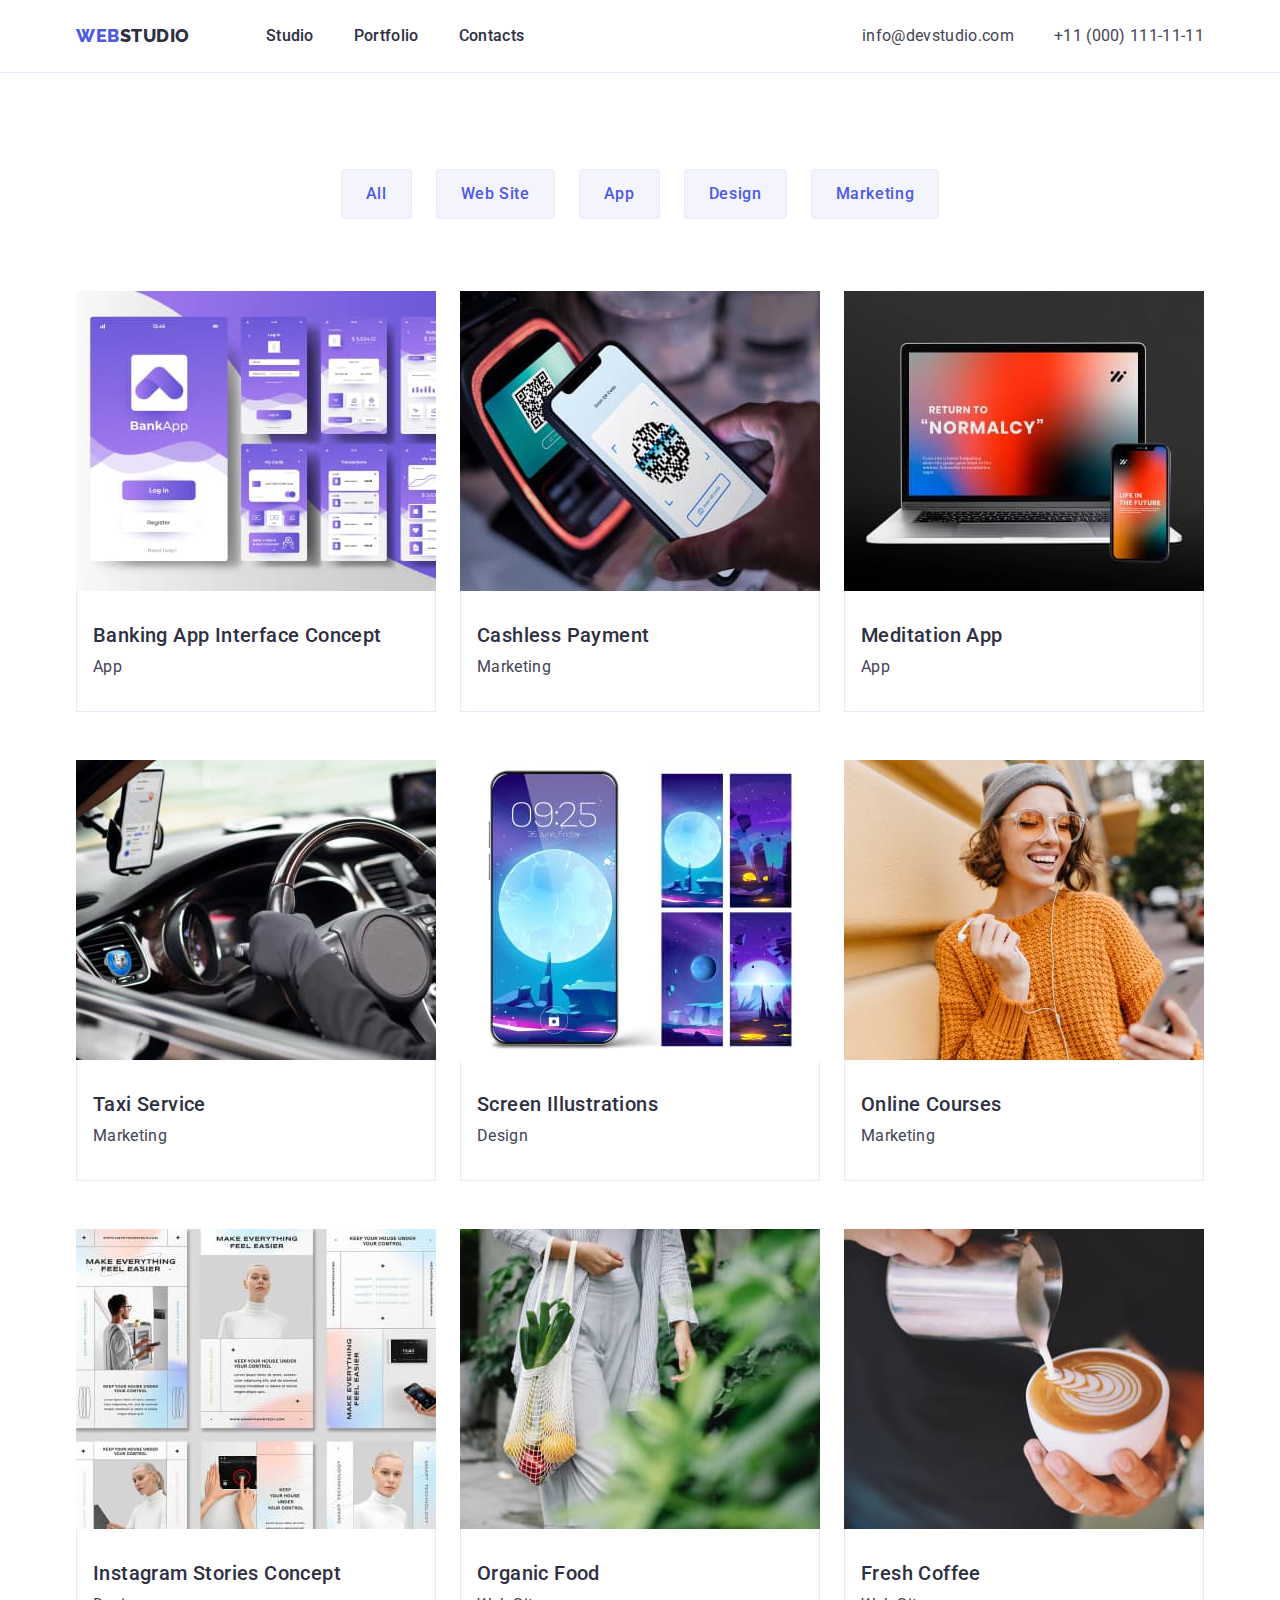
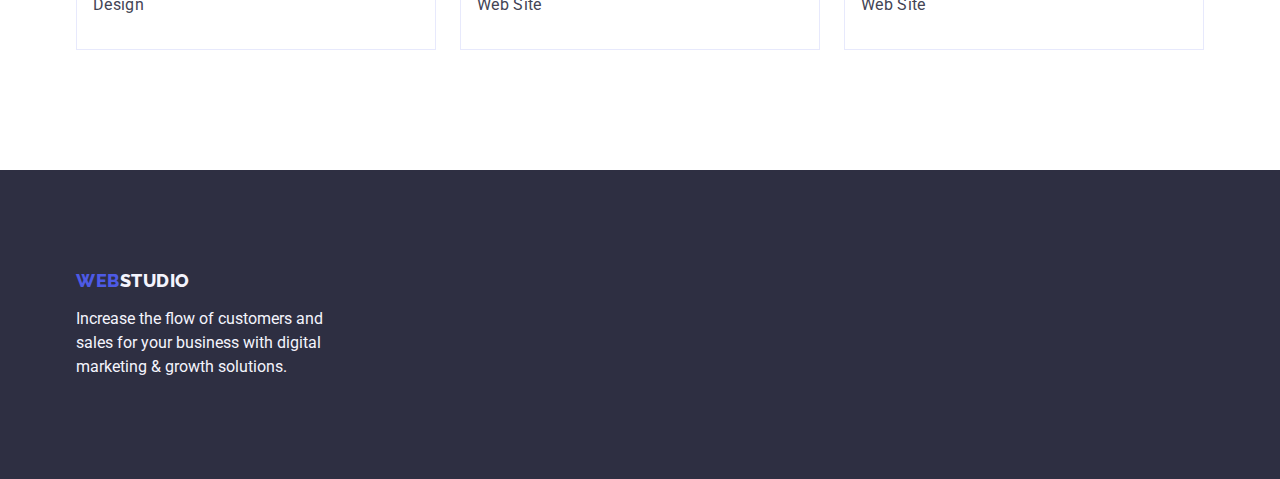
==== portfolio.html @ 925e5af0 "Initial commit" ====
<!DOCTYPE html>
<html lang="en">
  <head>
    <meta charset="UTF-8" />
    <meta http-equiv="X-UA-Compatible" content="IE=edge" />
    <meta name="viewport" content="width=device-width, initial-scale=1.0" />
    <meta name="description" content="Effective Solutions for Your Business" />
    <title>WebStudio</title>
    <!--fav icon-->
    <link
      rel="icon"
      type="image/png"
      sizes="32x32"
      href="./images/fav-icon/favicon.ico"
    />
    <!--Fonts-->
    <link rel="preconnect" href="https://fonts.googleapis.com" />
    <link rel="preconnect" href="https://fonts.gstatic.com" crossorigin />
    <link
      href="https://fonts.googleapis.com/css2?family=Raleway:wght@800&family=Roboto:wght@400;500;700&display=swap"
      rel="stylesheet"
    />
    <!--нормалайзер-->
    <link
      rel="stylesheet"
      href="https://cdn.jsdelivr.net/npm/modern-normalize@1.1.0/modern-normalize.min.css"
    />
    <!--Таблиця стилів-->
    <link rel="stylesheet" href="./css/styles.css" />
  </head>

  <body>
    <!--шапка сайту -->
    <header class="header">
      <!--навігаційне меню-->
      <div class="container header-nav-container">
        <nav class="header-nav">
          <a href="./index.html" class="logo link"
            >Web<span class="header-logo-studio">Studio</span></a
          >
          <ul class="menu list">
            <li class="menu-item">
              <a class="header-link link" href="./index.html">Studio</a>
            </li>
            <li class="menu-item">
              <a class="header-link link" href="./portfolio.html">Portfolio</a>
            </li>
            <li class="menu-item">
              <a class="header-link link" href="">Contacts</a>
            </li>
          </ul>
        </nav>

        <address class="adrs">
          <ul class="list menu menu-adrs">
            <li class="menu-item">
              <a class="header-adrs link" href="mailto:info@devstudio.com"
                >info@devstudio.com</a
              >
            </li>
            <li class="menu-item">
              <a class="header-adrs link" href="tel:+110001111111"
                >+11 (000) 111-11-11</a
              >
            </li>
          </ul>
        </address>
      </div>
    </header>
    <main>
      <!--section1-->
      <section class="portfolio">
        <div class="container">
          <h1 class="visually-hidden" hidden>Filters</h1>
          <!--Filters-->
          <ul class="list list-filter">
            <li><button type="button" class="btn-portfolio">All</button></li>
            <li>
              <button type="button" class="btn-portfolio">Web Site</button>
            </li>
            <li><button type="button" class="btn-portfolio">App</button></li>
            <li><button type="button" class="btn-portfolio">Design</button></li>
            <li>
              <button type="button" class="btn-portfolio">Marketing</button>
            </li>
          </ul>
          <!--Fotos our projects-->
          <ul class="list list-cards">
            <li class="about-list-cards">
              <a href="" class="link"
                ><img
                  src="./images/portfolio/img-1.jpg"
                  alt="BankApp"
                  width="360"
                  height="300"
                />
                <div class="card-categories">
                  <h2 class="text-header">Banking App Interface Concept</h2>
                  <p class="text">App</p>
                </div></a
              >
            </li>
            <li class="about-list-cards">
              <a href="" class="link"
                ><img
                  src="./images/portfolio/img-2.jpg"
                  alt="QR-Code scan"
                  width="360"
                  height="300"
                />
                <div class="card-categories">
                  <h2 class="text-header">Cashless Payment</h2>
                  <p class="text">Marketing</p>
                </div></a
              >
            </li>
            <li class="about-list-cards">
              <a href="" class="link"
                ><img
                  src="./images/portfolio/img-3.jpg"
                  alt="WEB pages"
                  width="360"
                  height="300"
                />
                <div class="card-categories">
                  <h2 class="text-header">Meditation App</h2>
                  <p class="text">App</p>
                </div></a
              >
            </li>
            <li class="about-list-cards">
              <a href="" class="link"
                ><img
                  src="./images/portfolio/img-4.jpg"
                  alt="Taxi navigator"
                  width="360"
                  height="300"
                />
                <div class="card-categories">
                  <h2 class="text-header">Taxi Service</h2>
                  <p class="text">Marketing</p>
                </div></a
              >
            </li>
            <li class="about-list-cards">
              <a href="" class="link"
                ><img
                  src="./images/portfolio/img-5.jpg"
                  alt="Screen wallpaper"
                  width="360"
                  height="300"
                />
                <div class="card-categories">
                  <h2 class="text-header">Screen Illustrations</h2>
                  <p class="text">Design</p>
                </div></a
              >
            </li>
            <li class="about-list-cards">
              <a href="" class="link"
                ><img
                  src="./images/portfolio/img-6.jpg"
                  alt="Online courses"
                  width="360"
                  height="300"
                />
                <div class="card-categories">
                  <h2 class="text-header">Online Courses</h2>
                  <p class="text">Marketing</p>
                </div></a
              >
            </li>
            <li class="about-list-cards">
              <a href="" class="link"
                ><img
                  src="./images/portfolio/img-7.jpg"
                  alt="Instagram"
                  width="360"
                  height="300"
                />
                <div class="card-categories">
                  <h2 class="text-header">Instagram Stories Concept</h2>
                  <p class="text">Design</p>
                </div></a
              >
            </li>
            <li class="about-list-cards">
              <a href="" class="link"
                ><img
                  src="./images/portfolio/img-8.jpg"
                  alt="Organic Food"
                  width="360"
                  height="300"
                />
                <div class="card-categories">
                  <h2 class="text-header">Organic Food</h2>
                  <p class="text">Web Site</p>
                </div>
              </a>
            </li>
            <li class="about-list-cards">
              <a href="" class="link"
                ><img
                  src="./images/portfolio/img-9.jpg"
                  alt="Coffe"
                  width="360"
                  height="300"
                />
                <div class="card-categories">
                  <h2 class="text-header">Fresh Coffee</h2>
                  <p class="text">Web Site</p>
                </div>
              </a>
            </li>
          </ul>
        </div>
      </section>
    </main>

    <!--Footer-->
    <footer class="footer">
      <div class="container">
        <a class="logo link footer-logo" href="./index.html"
          >Web<span class="studio-footer">Studio</span></a
        >
        <p class="text-footer">
          Increase the flow of customers and sales for your business with
          digital marketing & growth solutions.
        </p>
      </div>
    </footer>
  </body>
</html>
---- css/styles.css ----
:root {
  --color-iris: #4d5ae5;
  --color-ocean: #404bbf;
  --color-navy-blue: #2e2f42;
  --color-green: #31d0aa;
  --color-slate: #434455;
  --color-light-slate: #8e8f99;
  --color-cornflower: #e7e9fc;
  --color-cloud: #f4f4fd;
  --color-navy-blue-modal: #2e2f42;
  --color-grey: #2e2f42;
  --color-white: #ffffff;
  --color-dairy: #fcfcfc;
  --heder-border-cl: #e7e9fc;
}
/*скидання стилів*/
h1,
h2,
h3,
h4,
p {
  margin-top: 0;
  margin-bottom: 0;
}
ul,
ol {
  margin-top: 0;
  margin-bottom: 0;
  padding-left: 0;
}
img {
  display: block;
}
.list {
  list-style: none;
  display: flex;
}
address {
  font-style: normal;
}
button {
  cursor: pointer;
}
.link {
  text-decoration: none;
}
/*Base styles*/

Body {
  font-family: "Roboto", sans-serif;
  font-weight: 400;
  line-height: 1.5;
  color: var(--color-slate);
  background-color: var(--color-white);
}

.container {
  max-width: 1158px;
  margin-left: auto;
  margin-right: auto;
  padding-left: 15px;
  padding-right: 15px;
}

/*- властивість border-box вже вказана в нормалізаторі*/

/*styles header*/
.header {
  border-bottom: 1px solid var(--heder-border-cl);
}

.header-nav-container {
  display: flex;
  align-items: center;
  justify-content: space-between;
}
.menu {
  gap: 40px;
}
.menu,
.menu-adrs {
  display: flex;
  align-items: center;
}
.header-nav {
  display: flex;
  align-items: center;

  color: var(--color-ocean);
}
.logo {
  margin-right: 76px;
  font-family: "Raleway", sans-serif;
  font-style: normal;
  font-weight: 800;
  font-size: 18px;
  line-height: 21px;
  line-height: 1.17;

  display: flex;
  align-items: center;
  letter-spacing: 0.03em;
  text-transform: uppercase;

  color: var(--color-iris);
}
.header-logo-studio {
  font-family: "Raleway";
  font-style: normal;
  font-weight: 800;
  font-size: 18px;
  line-height: 21px;

  display: flex;
  align-items: center;
  letter-spacing: 0.03em;
  text-transform: uppercase;
  color: var(--color-grey);
}

.header-link {
  display: flex;
  padding: 24px 0px;
  font-style: normal;
  font-weight: 500;
  font-size: 16px;
  line-height: 24px;
  letter-spacing: 0.02em;
  color: var(--color-navy-blue);
}
.header-nav .header-link:hover,
.header-nav .header-link:focus {
  color: var(--color-ocean);
}

.header-adrs {
  font-style: normal;
  font-weight: 400;
  font-size: 16px;
  line-height: 24px;
  letter-spacing: 0.02em;
  color: var(--color-slate);
}
.adrs .header-adrs:hover,
.adrs .header-adrs:focus {
  color: var(--color-ocean);
}

/*styles Hero section 1*/

.hero-section {
  padding: 188px 0 188px;
  text-align: center;
  background-color: var(--color-navy-blue);
}

.hero-item {
  display: flex;
  flex-direction: column;
  justify-content: center;
  align-items: center;
}
.hero-header {
  max-width: 496px;
  text-align: center;
  margin-left: auto;
  margin-right: auto;
  margin-bottom: 48px;
  font-weight: 700;
  font-size: 56px;
  line-height: 60px;
  letter-spacing: 0.02em;
  line-height: 1.07;
  color: var(--color-white);
}
.hero-button {
  padding: 16px 32px;
  font-family: "Roboto", sans-serif;
  background-color: var(--color-iris);
  color: var(--color-white);
  box-shadow: 0px 4px 4px rgba(0, 0, 0, 0.15);
  border-radius: 4px;
  font-size: 16px;
  letter-spacing: 0.04em;
  font-weight: 500;
  line-height: 1.5;
  cursor: pointer;

  display: flex;
  flex-direction: row;
  align-items: flex-start;
  gap: 10px;
  display: block;
  margin: 0 auto;
  min-width: 169px;
  height: 56px;
  border: none;
}
.hero-button:hover,
.hero-button:focus {
  background-color: var(--color-ocean);
}

/*styles section 2*/
.visually-hidden {
  position: absolute;
  width: 1px;
  height: 1px;
  margin: -1px;
  border: 0;
  padding: 0;
  white-space: nowrap;
  clip-path: inset(100%);
  clip: rect(0 0 0 0);
  overflow: hidden;
}

.feature-section {
  display: flex;
  padding: 120px 0;
}
.main-feature-list {
  gap: 24px;
}
.feature-list {
  flex-basis: calc((100% - 72px) / 4);
}

/*
.feature-list:not(:nth-child(4n)) {
  margin-right: 24px;
}*/

/*styles section 3*/
.section-about {
  display: flex;
  padding-bottom: 120px;
}
.about-list {
  flex-wrap: wrap;
  gap: 24px;
  flex-basis: calc(100%-48 / 3);
}
/*
/*
.about-list:not(:nth-child(3n)) {
  margin-right: 24px;
}*/

.header-three {
  font-weight: 500;
  line-height: 1.2;
  letter-spacing: 0.02em;
  font-size: 20px;
  color: var(--color-navy-blue);
}
.header-feature {
  margin-bottom: 8px;
}
.text {
  font-weight: 400;
  line-height: 1.5;
  font-size: 16px;
  letter-spacing: 0.02em;
  color: var(--color-slate);
}
.header-two {
  margin-bottom: 72px;
  font-weight: 700;
  line-height: 1.11;
  text-align: center;
  text-transform: capitalize;
  letter-spacing: 0.02em;
  font-size: 36px;
  color: var(--color-navy-blue);
}

/*styles section 4*/
.team {
  padding: 120px 0px;
  display: flex;
  background-color: var(--color-cloud);
}

.team-list {
  flex-wrap: wrap;
  gap: 24px;
}

.list-point {
  flex-basis: calc(100%-72 / 4);
  background-color: var(--color-white);
  box-shadow: 0px 1px 6px rgba(46, 47, 66, 0.08),
    0px 1px 1px rgba(46, 47, 66, 0.16), 0px 2px 1px rgba(46, 47, 66, 0.08);
  border-radius: 0px 0px 4px 4px;
}
.card-content {
  padding: 32px 16px;
  border-radius: 0px 0px 4px 4px;
}

.header-three-team,
.text-card {
  text-align: center;
}
.header-three-team {
  margin-bottom: 8px;
}
/*footer*/

.footer {
  padding: 100px 0;
  background-color: var(--color-navy-blue);
}

.studio-footer {
  color: var(--color-cloud);
  font-family: "Raleway", sans-serif;
  line-height: 1.17;
}
.text-footer {
  width: 264px;
  color: var(--color-cloud);
}

.footer-logo {
  margin-bottom: 16px;
  display: inline-block;
}
/*Portfolio*/
.portfolio {
  padding: 96px 0 120px;
}

.btn-portfolio {
  font-size: 16px;
  letter-spacing: 0.04em;
  font-weight: 500;
  line-height: 1.5;
  color: var(--color-iris);
  font-family: "Roboto", sans-serif;
  background-color: var(--color-cloud);
  display: flex;
  flex-direction: row;
  justify-content: center;
  align-items: center;
  padding: 12px 24px;
  border: 1px solid var(--heder-border-cl);
  border-radius: 4px;
}

.btn-portfolio:hover,
.btn-portfolio:focus {
  color: var(--color-white);
  background-color: var(--color-ocean);
  border: 1px solid transparent;
}

.text-header {
  margin-bottom: 8px;
  font-weight: 500;
  font-size: 20px;
  line-height: 1.2;
  letter-spacing: 0.02em;
  color: var(--color-navy-blue);
}
.list-filter {
  display: flex;
  justify-content: center;
  gap: 24px;
  margin-bottom: 72px;
}
.list-cards {
  flex-wrap: wrap;
  column-gap: 24px;
  row-gap: 48px;
}
.card-categories {
  padding: 32px 16px;
  border: 1px solid #e7e9fc;
  border-top: none;
}

.about-list-cards {
  flex-basis: calc(100%-48 / 3);
}
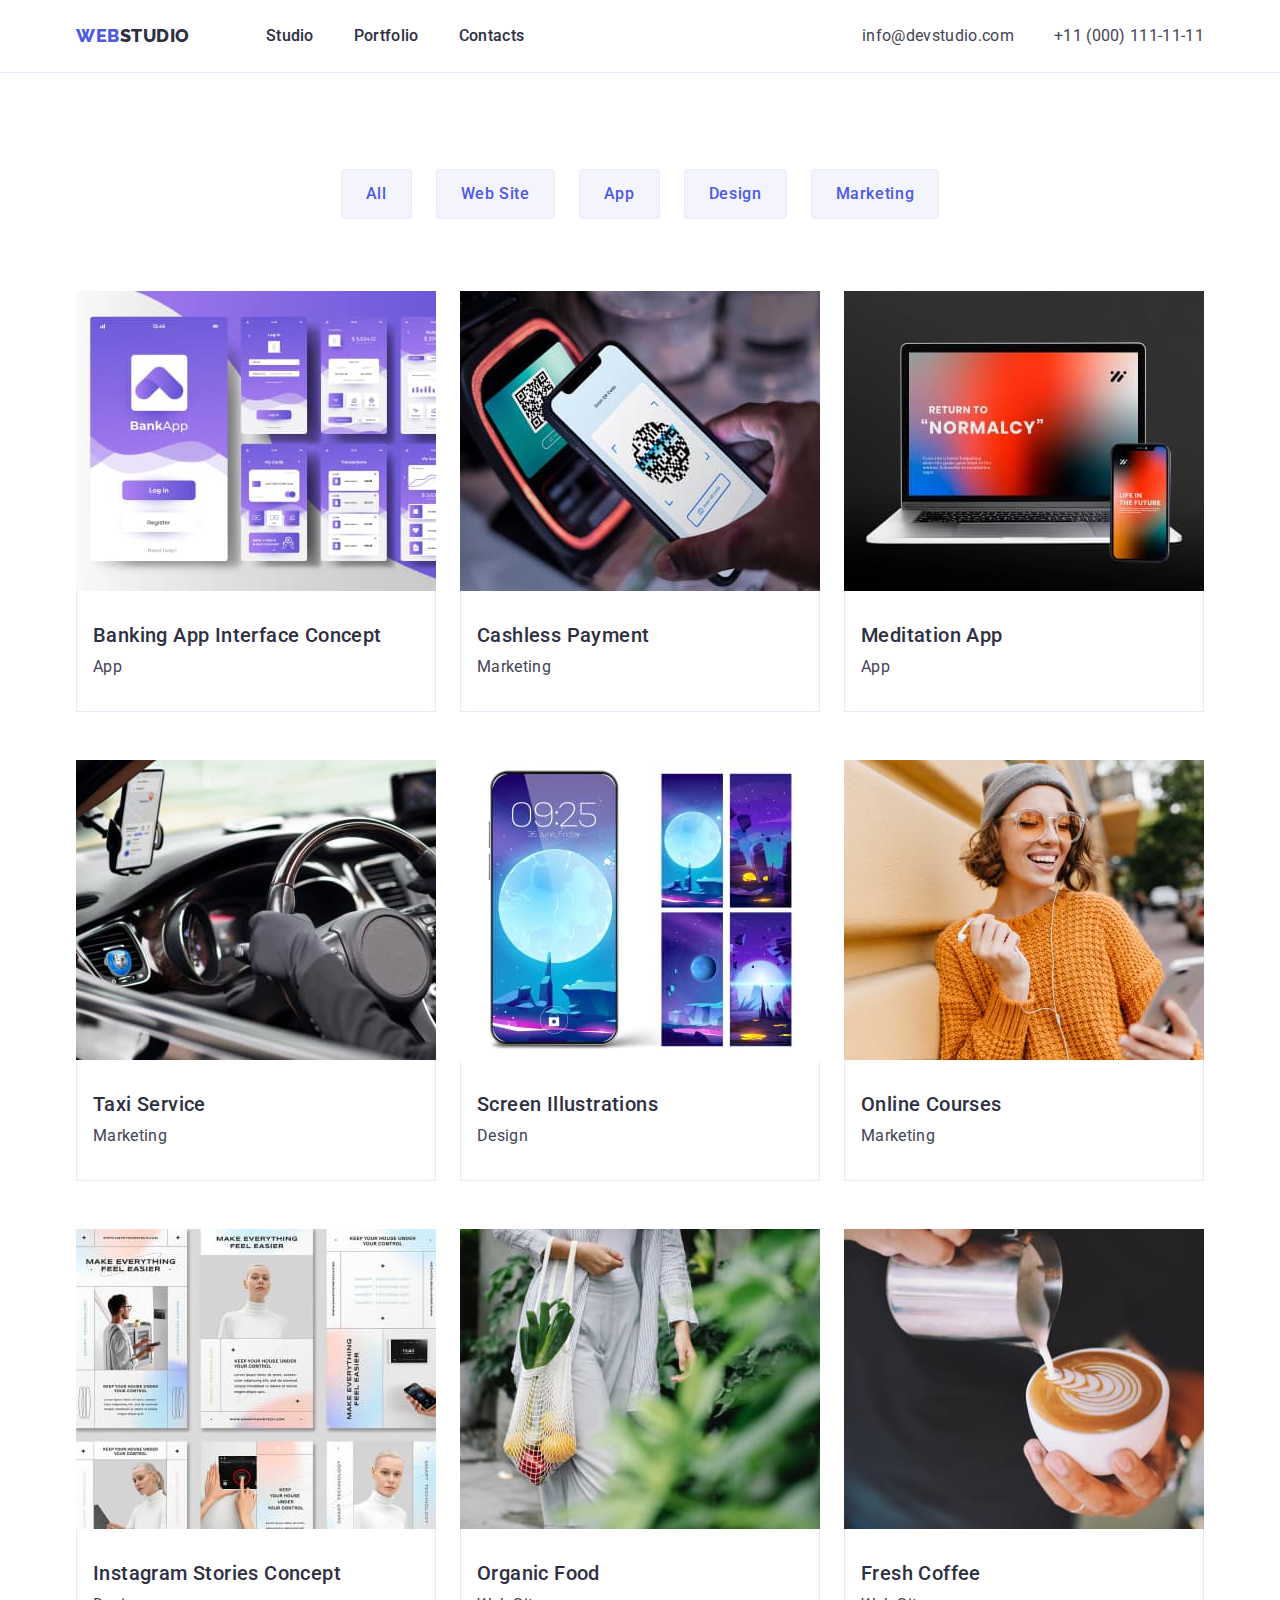
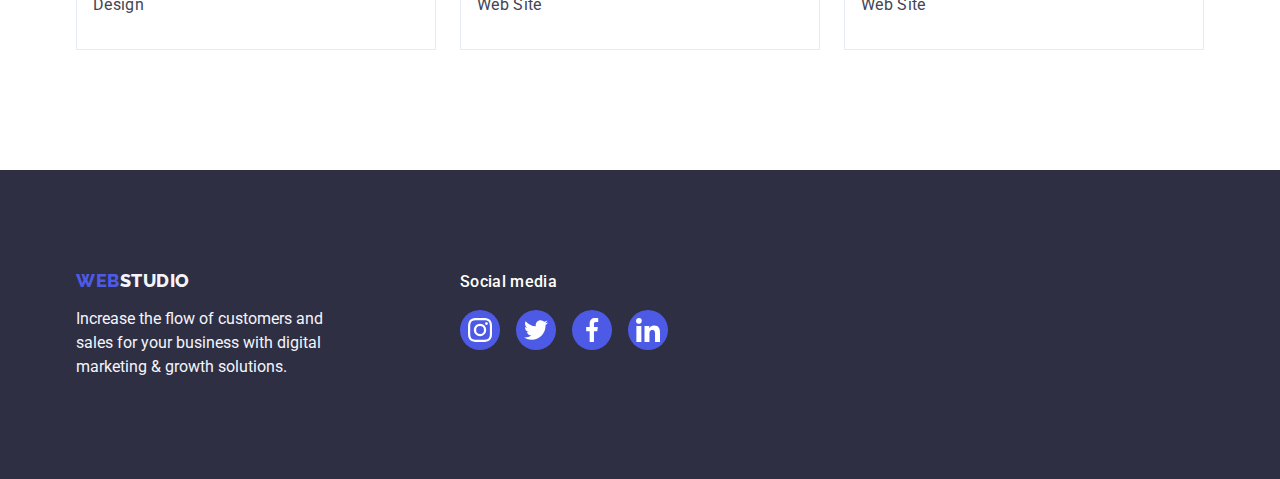
==== commit b783da31: "Зробила проект 4дз" ====
--- a/portfolio.html
+++ b/portfolio.html
@@ -87,8 +87,9 @@
           <!--Fotos our projects-->
           <ul class="list list-cards">
             <li class="about-list-cards">
-              <a href="" class="link"
-                ><img
+              <a class="link portfolio-link" href=""
+                ><img
+                  class="portfolio-img"
                   src="./images/portfolio/img-1.jpg"
                   alt="BankApp"
                   width="360"
@@ -99,10 +100,16 @@
                   <p class="text">App</p>
                 </div></a
               >
-            </li>
-            <li class="about-list-cards">
-              <a href="" class="link"
-                ><img
+              <p class="portfolio-text-hover visually-hidden">
+                14 Stylish and User-Friendly App Design Concepts · Task Manager
+                App · Calorie Tracker App · Exotic Fruit Ecommerce App · Cloud
+                Storage App
+              </p>
+            </li>
+            <li class="about-list-cards">
+              <a class="link portfolio-link" href=""
+                ><img
+                  class="portfolio-img"
                   src="./images/portfolio/img-2.jpg"
                   alt="QR-Code scan"
                   width="360"
@@ -113,10 +120,16 @@
                   <p class="text">Marketing</p>
                 </div></a
               >
-            </li>
-            <li class="about-list-cards">
-              <a href="" class="link"
-                ><img
+              <p class="portfolio-text-hover visually-hidden">
+                14 Stylish and User-Friendly App Design Concepts · Task Manager
+                App · Calorie Tracker App · Exotic Fruit Ecommerce App · Cloud
+                Storage App
+              </p>
+            </li>
+            <li class="about-list-cards">
+              <a class="link portfolio-link" href=""
+                ><img
+                  class="portfolio-img"
                   src="./images/portfolio/img-3.jpg"
                   alt="WEB pages"
                   width="360"
@@ -127,10 +140,16 @@
                   <p class="text">App</p>
                 </div></a
               >
-            </li>
-            <li class="about-list-cards">
-              <a href="" class="link"
-                ><img
+              <p class="portfolio-text-hover visually-hidden">
+                14 Stylish and User-Friendly App Design Concepts · Task Manager
+                App · Calorie Tracker App · Exotic Fruit Ecommerce App · Cloud
+                Storage App
+              </p>
+            </li>
+            <li class="about-list-cards">
+              <a class="link portfolio-link" href=""
+                ><img
+                  class="portfolio-img"
                   src="./images/portfolio/img-4.jpg"
                   alt="Taxi navigator"
                   width="360"
@@ -141,10 +160,16 @@
                   <p class="text">Marketing</p>
                 </div></a
               >
-            </li>
-            <li class="about-list-cards">
-              <a href="" class="link"
-                ><img
+              <p class="portfolio-text-hover visually-hidden">
+                14 Stylish and User-Friendly App Design Concepts · Task Manager
+                App · Calorie Tracker App · Exotic Fruit Ecommerce App · Cloud
+                Storage App
+              </p>
+            </li>
+            <li class="about-list-cards">
+              <a class="link portfolio-link" href=""
+                ><img
+                  class="portfolio-img"
                   src="./images/portfolio/img-5.jpg"
                   alt="Screen wallpaper"
                   width="360"
@@ -155,10 +180,16 @@
                   <p class="text">Design</p>
                 </div></a
               >
-            </li>
-            <li class="about-list-cards">
-              <a href="" class="link"
-                ><img
+              <p class="portfolio-text-hover visually-hidden">
+                14 Stylish and User-Friendly App Design Concepts · Task Manager
+                App · Calorie Tracker App · Exotic Fruit Ecommerce App · Cloud
+                Storage App
+              </p>
+            </li>
+            <li class="about-list-cards">
+              <a class="link portfolio-link" href=""
+                ><img
+                  class="portfolio-img"
                   src="./images/portfolio/img-6.jpg"
                   alt="Online courses"
                   width="360"
@@ -169,10 +200,16 @@
                   <p class="text">Marketing</p>
                 </div></a
               >
-            </li>
-            <li class="about-list-cards">
-              <a href="" class="link"
-                ><img
+              <p class="portfolio-text-hover visually-hidden">
+                14 Stylish and User-Friendly App Design Concepts · Task Manager
+                App · Calorie Tracker App · Exotic Fruit Ecommerce App · Cloud
+                Storage App
+              </p>
+            </li>
+            <li class="about-list-cards">
+              <a class="link portfolio-link" href=""
+                ><img
+                  class="portfolio-img"
                   src="./images/portfolio/img-7.jpg"
                   alt="Instagram"
                   width="360"
@@ -183,10 +220,16 @@
                   <p class="text">Design</p>
                 </div></a
               >
-            </li>
-            <li class="about-list-cards">
-              <a href="" class="link"
-                ><img
+              <p class="portfolio-text-hover visually-hidden">
+                14 Stylish and User-Friendly App Design Concepts · Task Manager
+                App · Calorie Tracker App · Exotic Fruit Ecommerce App · Cloud
+                Storage App
+              </p>
+            </li>
+            <li class="about-list-cards">
+              <a class="link portfolio-link" href=""
+                ><img
+                  class="portfolio-img"
                   src="./images/portfolio/img-8.jpg"
                   alt="Organic Food"
                   width="360"
@@ -197,10 +240,16 @@
                   <p class="text">Web Site</p>
                 </div>
               </a>
-            </li>
-            <li class="about-list-cards">
-              <a href="" class="link"
-                ><img
+              <p class="portfolio-text-hover visually-hidden">
+                14 Stylish and User-Friendly App Design Concepts · Task Manager
+                App · Calorie Tracker App · Exotic Fruit Ecommerce App · Cloud
+                Storage App
+              </p>
+            </li>
+            <li class="about-list-cards">
+              <a class="link portfolio-link" href=""
+                ><img
+                  class="portfolio-img"
                   src="./images/portfolio/img-9.jpg"
                   alt="Coffe"
                   width="360"
@@ -211,6 +260,11 @@
                   <p class="text">Web Site</p>
                 </div>
               </a>
+              <p class="portfolio-text-hover visually-hidden">
+                14 Stylish and User-Friendly App Design Concepts · Task Manager
+                App · Calorie Tracker App · Exotic Fruit Ecommerce App · Cloud
+                Storage App
+              </p>
             </li>
           </ul>
         </div>
@@ -219,14 +273,73 @@
 
     <!--Footer-->
     <footer class="footer">
-      <div class="container">
-        <a class="logo link footer-logo" href="./index.html"
-          >Web<span class="studio-footer">Studio</span></a
-        >
-        <p class="text-footer">
-          Increase the flow of customers and sales for your business with
-          digital marketing & growth solutions.
-        </p>
+      <div class="container footer-container">
+        <div class="footer-section-logo">
+          <a class="logo link footer-logo" href="./index.html"
+            >Web<span class="studio-footer">Studio</span></a
+          >
+          <p class="text-footer">
+            Increase the flow of customers and sales for your business with
+            digital marketing & growth solutions.
+          </p>
+        </div>
+        <div class="section-social-media">
+          <p class="text-footer-social">Social media</p>
+          <ul class="footer-social-list">
+            <li class="socials-item list">
+              <a
+                class="social-link footer-link link"
+                href="https://www.instagram.com"
+                target="_blank"
+                rel="noopener noreferrer"
+                aria-label="Instagram icon"
+              >
+                <svg class="socials-icon-footer" width="24px" height="24px">
+                  <use href="./images/sprite-icons.svg#instagram"></use>
+                </svg>
+              </a>
+            </li>
+            <li class="socials-item list">
+              <a
+                class="social-link footer-link link"
+                href="https://www.twitter.com"
+                target="_blank"
+                rel="noopener noreferrer"
+                aria-label="Twitter icon"
+              >
+                <svg class="socials-icon-footer" width="16px" height="16px">
+                  <use href="./images/sprite-icons.svg#twitter"></use>
+                </svg>
+              </a>
+            </li>
+            <li class="socials-item list">
+              <a
+                class="social-link footer-link link"
+                href="https://www.facebook.com"
+                target="_blank"
+                rel="noopener noreferrer"
+                aria-label="Facebook icon"
+              >
+                <svg class="socials-icon-footer" width="16px" height="16px">
+                  <use href="./images/sprite-icons.svg#facebook"></use>
+                </svg>
+              </a>
+            </li>
+            <li class="socials-item list">
+              <a
+                class="social-link footer-link link"
+                href="https://www.linkedin.com"
+                target="_blank"
+                rel="noopener noreferrer"
+                aria-label="Linkedin icon"
+              >
+                <svg class="socials-icon-footer" width="16px" height="16px">
+                  <use href="./images/sprite-icons.svg#linkedin"></use>
+                </svg>
+              </a>
+            </li>
+          </ul>
+        </div>
       </div>
     </footer>
   </body>
--- a/css/styles.css
+++ b/css/styles.css
@@ -149,9 +149,20 @@
 /*styles Hero section 1*/
 
 .hero-section {
+  max-width: 1440px;
+  margin-left: auto;
+  margin-right: auto;
   padding: 188px 0 188px;
   text-align: center;
-  background-color: var(--color-navy-blue);
+  background-color: var(--color-grey);
+  background-image: linear-gradient(
+      rgba(46, 47, 66, 0.7),
+      rgba(46, 47, 66, 0.7)
+    ),
+    url(../images/feature/people-office.png);
+  background-repeat: no-repeat;
+  background-position: center;
+  background-size: cover;
 }
 
 .hero-item {
@@ -225,7 +236,52 @@
 .feature-list {
   flex-basis: calc((100% - 72px) / 4);
 }
-
+.feature-icons-content {
+}
+
+.feature-icons-content {
+  display: flex;
+  justify-content: center;
+  align-items: center;
+  margin-bottom: 8px;
+  width: 264px;
+  height: 112px;
+  background-color: var(--color-cloud);
+}
+.feature-icon {
+  display: flex;
+  justify-content: center;
+  align-items: center;
+
+  width: 64px;
+  height: 64px;
+}
+
+/*
+.socials {
+  display: flex;
+  justify-content: center;
+  gap: 24px;
+}
+.social-link {
+  display: flex;
+  justify-content: center;
+  align-items: center;
+  width: 40px;
+  height: 40px;
+  background-color: var(--color-iris);
+  border-radius: 50%;
+}
+.social-link:hover,
+.social-link:focus {
+  background-color: var(--color-ocean);
+  box-shadow: 0px 4px 4px 0px #00000040;
+}
+.socials-icon {
+  fill: var(--color-white);
+}
+
+*/
 /*
 .feature-list:not(:nth-child(4n)) {
   margin-right: 24px;
@@ -275,7 +331,7 @@
   color: var(--color-navy-blue);
 }
 
-/*styles section 4*/
+/*styles section 4 Team*/
 .team {
   padding: 120px 0px;
   display: flex;
@@ -303,8 +359,71 @@
 .text-card {
   text-align: center;
 }
+.text-card {
+  margin-bottom: 8px;
+}
 .header-three-team {
   margin-bottom: 8px;
+}
+/*socials icons*/
+
+.socials {
+  display: flex;
+  justify-content: center;
+  gap: 24px;
+}
+.social-link {
+  display: flex;
+  justify-content: center;
+  align-items: center;
+  width: 40px;
+  height: 40px;
+  background-color: var(--color-iris);
+  border-radius: 50%;
+}
+.social-link:hover,
+.social-link:focus {
+  background-color: var(--color-ocean);
+  box-shadow: 0px 4px 4px 0px #00000040;
+}
+.socials-icon {
+  fill: var(--color-white);
+}
+
+/* --Section 5 Customers--*/
+.customers {
+  padding: 120px 0px;
+  display: flex;
+}
+.customers-list {
+  display: flex;
+  justify-content: center;
+  align-items: center;
+  width: 168px;
+  height: 88px;
+  gap: 24px;
+}
+
+.customers-link {
+  display: flex;
+  justify-content: center;
+  align-items: center;
+  width: 168px;
+  height: 88px;
+  border: 1px solid var(--color-light-slate);
+  border-radius: 4px;
+}
+.customers-link:hover,
+.customers-link:focus {
+  border: 1px solid var(--color-ocean);
+  border-radius: 4px;
+}
+.customers-icon {
+  fill: var(--color-light-slate);
+}
+.customers-icon:hover,
+.customers-icon:focus {
+  fill: var(--color-ocean);
 }
 /*footer*/
 
@@ -312,7 +431,11 @@
   padding: 100px 0;
   background-color: var(--color-navy-blue);
 }
-
+.footer-container {
+  display: flex;
+  gap: 120px;
+  align-items: baseline;
+}
 .studio-footer {
   color: var(--color-cloud);
   font-family: "Raleway", sans-serif;
@@ -326,6 +449,32 @@
 .footer-logo {
   margin-bottom: 16px;
   display: inline-block;
+}
+.text-footer-social {
+  margin-bottom: 16px;
+
+  font-size: 16px;
+  font-weight: 500;
+  line-height: 1.5;
+  letter-spacing: 0.02em;
+  text-align: left;
+  color: var(--color-white);
+}
+.footer-social-list {
+  display: flex;
+  justify-content: center;
+  align-items: center;
+  gap: 16px;
+}
+.socials-icon-footer {
+  width: 24px;
+  height: 24px;
+  fill: var(--color-white);
+}
+
+.social-link.footer-link:hover,
+.social-link.footer-link:focus {
+  background-color: var(--color-green);
 }
 /*Portfolio*/
 .portfolio {
@@ -354,6 +503,8 @@
   color: var(--color-white);
   background-color: var(--color-ocean);
   border: 1px solid transparent;
+  box-shadow: 0px 2px 2px 0px #0000001f, 0px 2px 1px 0px #00000014,
+    0px 3px 1px 0px #0000001a;
 }
 
 .text-header {
@@ -375,6 +526,16 @@
   column-gap: 24px;
   row-gap: 48px;
 }
+
+.portfolio-link {
+  display: block;
+}
+.portfolio-link:hover,
+.portfolio-link:focus {
+  box-shadow: 0px 2px 1px 0px #2e2f4214, 0px 1px 1px 0px #2e2f4229,
+    0px 1px 6px 0px #2e2f4214;
+}
+
 .card-categories {
   padding: 32px 16px;
   border: 1px solid #e7e9fc;
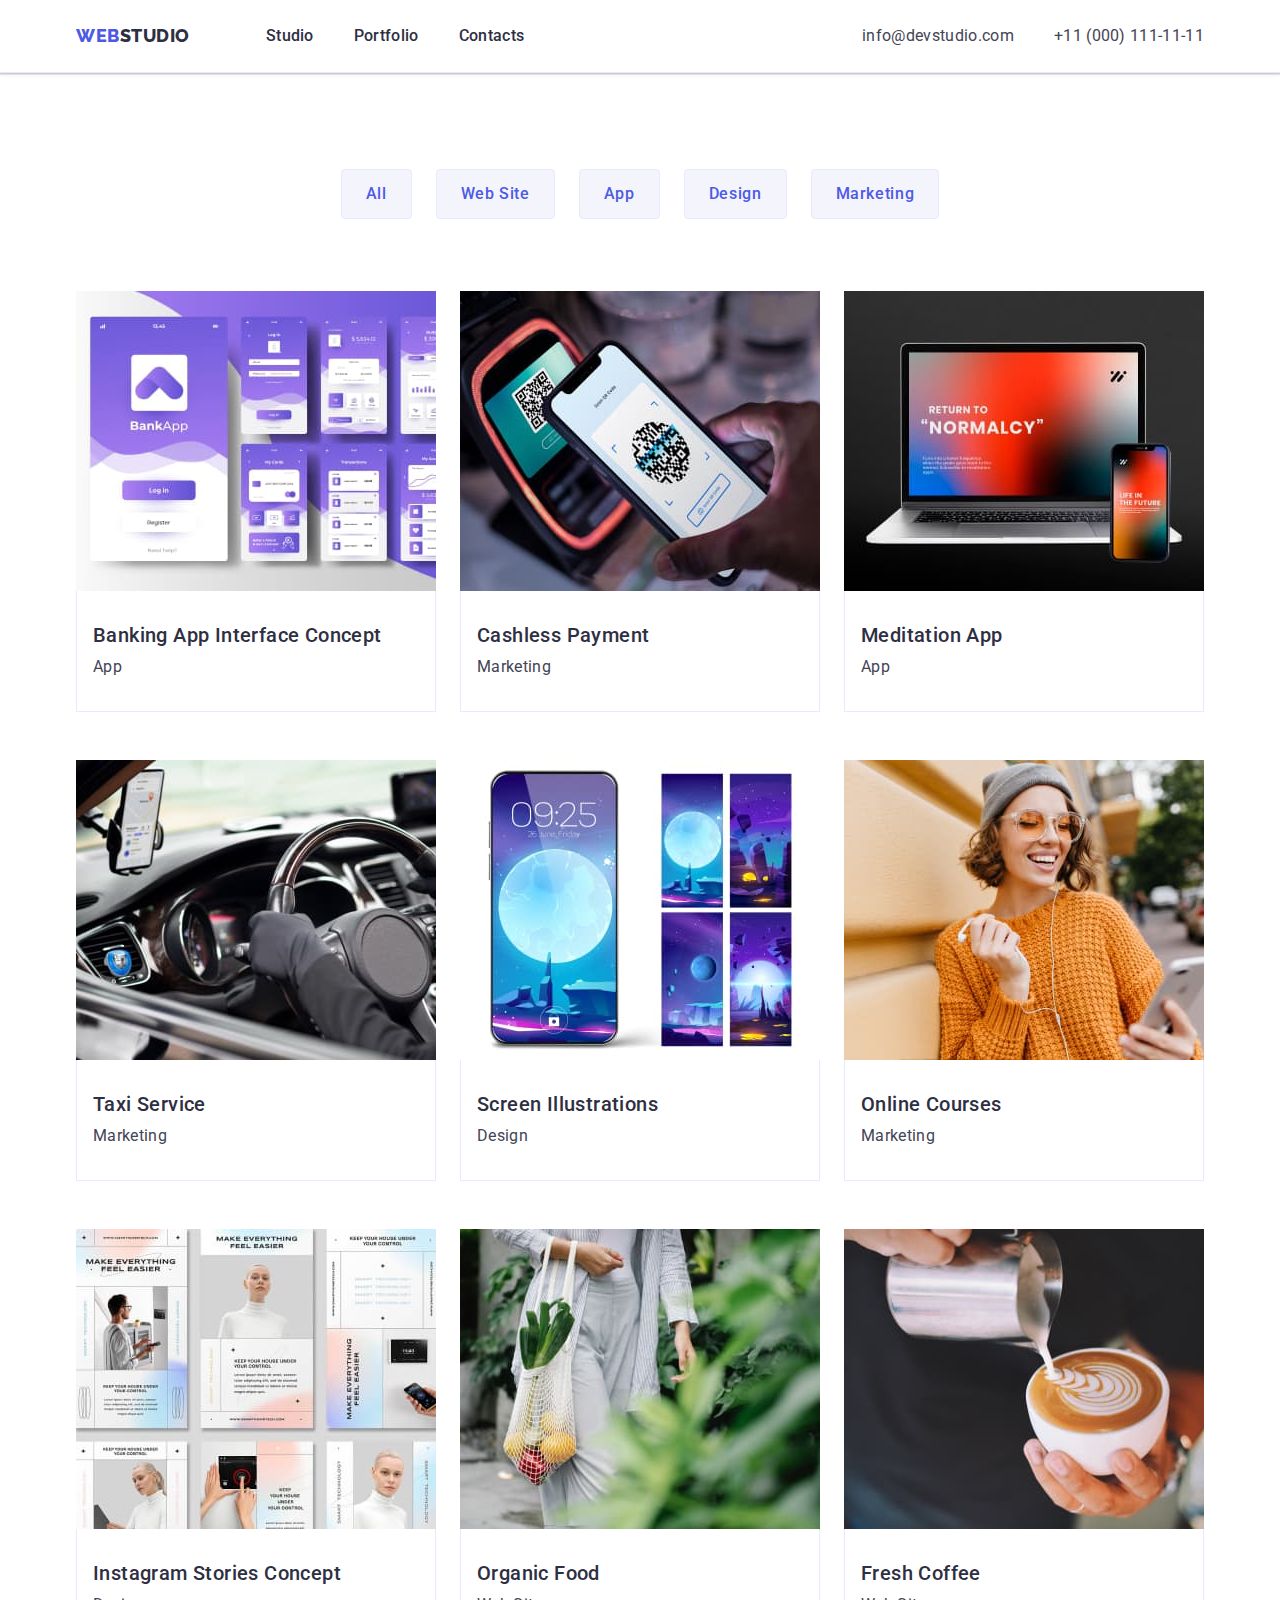
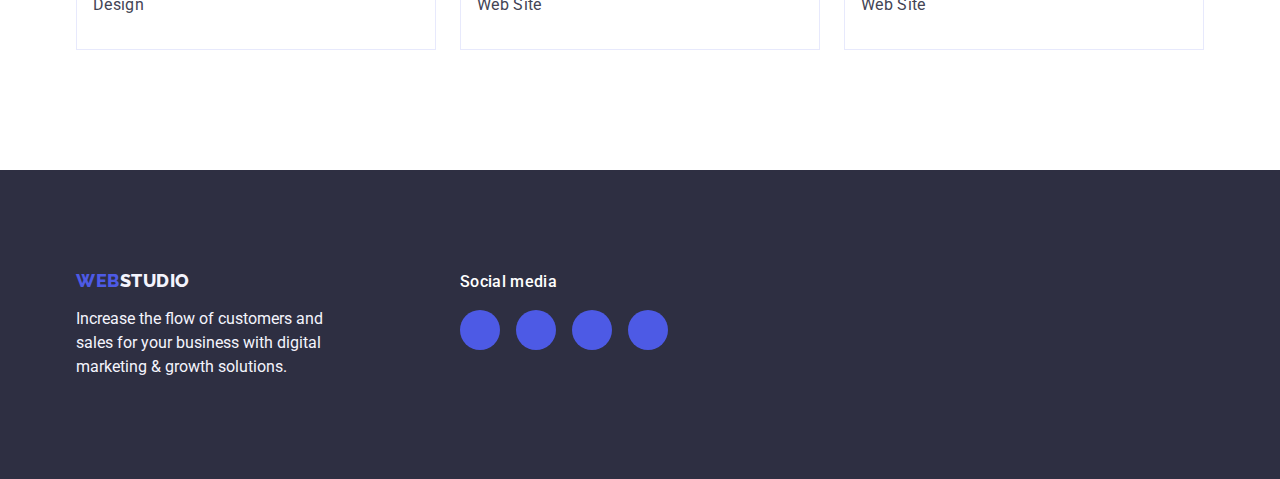
==== commit 44360d22: "update" ====
--- a/portfolio.html
+++ b/portfolio.html
@@ -67,6 +67,7 @@
         </address>
       </div>
     </header>
+
     <main>
       <!--section1-->
       <section class="portfolio">
@@ -294,8 +295,8 @@
                 rel="noopener noreferrer"
                 aria-label="Instagram icon"
               >
-                <svg class="socials-icon-footer" width="24px" height="24px">
-                  <use href="./images/sprite-icons.svg#instagram"></use>
+                <svg class="socials-icon-footer" width="24" height="24">
+                  <use href="./images/icons.svg#instagram"></use>
                 </svg>
               </a>
             </li>
@@ -307,8 +308,8 @@
                 rel="noopener noreferrer"
                 aria-label="Twitter icon"
               >
-                <svg class="socials-icon-footer" width="16px" height="16px">
-                  <use href="./images/sprite-icons.svg#twitter"></use>
+                <svg class="socials-icon-footer" width="24" height="24">
+                  <use href="./images/icons.svg#twitter"></use>
                 </svg>
               </a>
             </li>
@@ -320,8 +321,8 @@
                 rel="noopener noreferrer"
                 aria-label="Facebook icon"
               >
-                <svg class="socials-icon-footer" width="16px" height="16px">
-                  <use href="./images/sprite-icons.svg#facebook"></use>
+                <svg class="socials-icon-footer" width="24" height="24">
+                  <use href="./images/icons.svg#facebook"></use>
                 </svg>
               </a>
             </li>
@@ -333,8 +334,8 @@
                 rel="noopener noreferrer"
                 aria-label="Linkedin icon"
               >
-                <svg class="socials-icon-footer" width="16px" height="16px">
-                  <use href="./images/sprite-icons.svg#linkedin"></use>
+                <svg class="socials-icon-footer" width="24" height="24">
+                  <use href="./images/icons.svg#linkedin"></use>
                 </svg>
               </a>
             </li>
--- a/css/styles.css
+++ b/css/styles.css
@@ -67,6 +67,8 @@
 /*styles header*/
 .header {
   border-bottom: 1px solid var(--heder-border-cl);
+  box-shadow: 0px 2px 1px rgba(46, 47, 66, 0.08),
+    0px 1px 1px rgba(46, 47, 66, 0.16), 0px 1px 6px rgba(46, 47, 66, 0.08);
 }
 
 .header-nav-container {
@@ -155,14 +157,15 @@
   padding: 188px 0 188px;
   text-align: center;
   background-color: var(--color-grey);
+
+  background-repeat: no-repeat;
+  background-position: center;
+  background-size: cover;
   background-image: linear-gradient(
       rgba(46, 47, 66, 0.7),
       rgba(46, 47, 66, 0.7)
     ),
     url(../images/feature/people-office.png);
-  background-repeat: no-repeat;
-  background-position: center;
-  background-size: cover;
 }
 
 .hero-item {
@@ -247,6 +250,7 @@
   width: 264px;
   height: 112px;
   background-color: var(--color-cloud);
+  border-radius: 4px;
 }
 .feature-icon {
   display: flex;
@@ -257,31 +261,6 @@
   height: 64px;
 }
 
-/*
-.socials {
-  display: flex;
-  justify-content: center;
-  gap: 24px;
-}
-.social-link {
-  display: flex;
-  justify-content: center;
-  align-items: center;
-  width: 40px;
-  height: 40px;
-  background-color: var(--color-iris);
-  border-radius: 50%;
-}
-.social-link:hover,
-.social-link:focus {
-  background-color: var(--color-ocean);
-  box-shadow: 0px 4px 4px 0px #00000040;
-}
-.socials-icon {
-  fill: var(--color-white);
-}
-
-*/
 /*
 .feature-list:not(:nth-child(4n)) {
   margin-right: 24px;
@@ -351,7 +330,7 @@
   border-radius: 0px 0px 4px 4px;
 }
 .card-content {
-  padding: 32px 16px;
+  padding: 32px 0px;
   border-radius: 0px 0px 4px 4px;
 }
 
@@ -387,13 +366,17 @@
   box-shadow: 0px 4px 4px 0px #00000040;
 }
 .socials-icon {
-  fill: var(--color-white);
+  fill: #f4f4fd;
 }
 
 /* --Section 5 Customers--*/
 .customers {
   padding: 120px 0px;
   display: flex;
+}
+
+.header-two .customers-header {
+  line-height: 1.1;
 }
 .customers-list {
   display: flex;
@@ -412,14 +395,17 @@
   height: 88px;
   border: 1px solid var(--color-light-slate);
   border-radius: 4px;
+
+  color: #8e8f99;
 }
 .customers-link:hover,
 .customers-link:focus {
   border: 1px solid var(--color-ocean);
   border-radius: 4px;
+  color: #404bbf;
 }
 .customers-icon {
-  fill: var(--color-light-slate);
+  fill: currentColor;
 }
 .customers-icon:hover,
 .customers-icon:focus {
@@ -469,7 +455,7 @@
 .socials-icon-footer {
   width: 24px;
   height: 24px;
-  fill: var(--color-white);
+  fill: #f4f4fd;
 }
 
 .social-link.footer-link:hover,
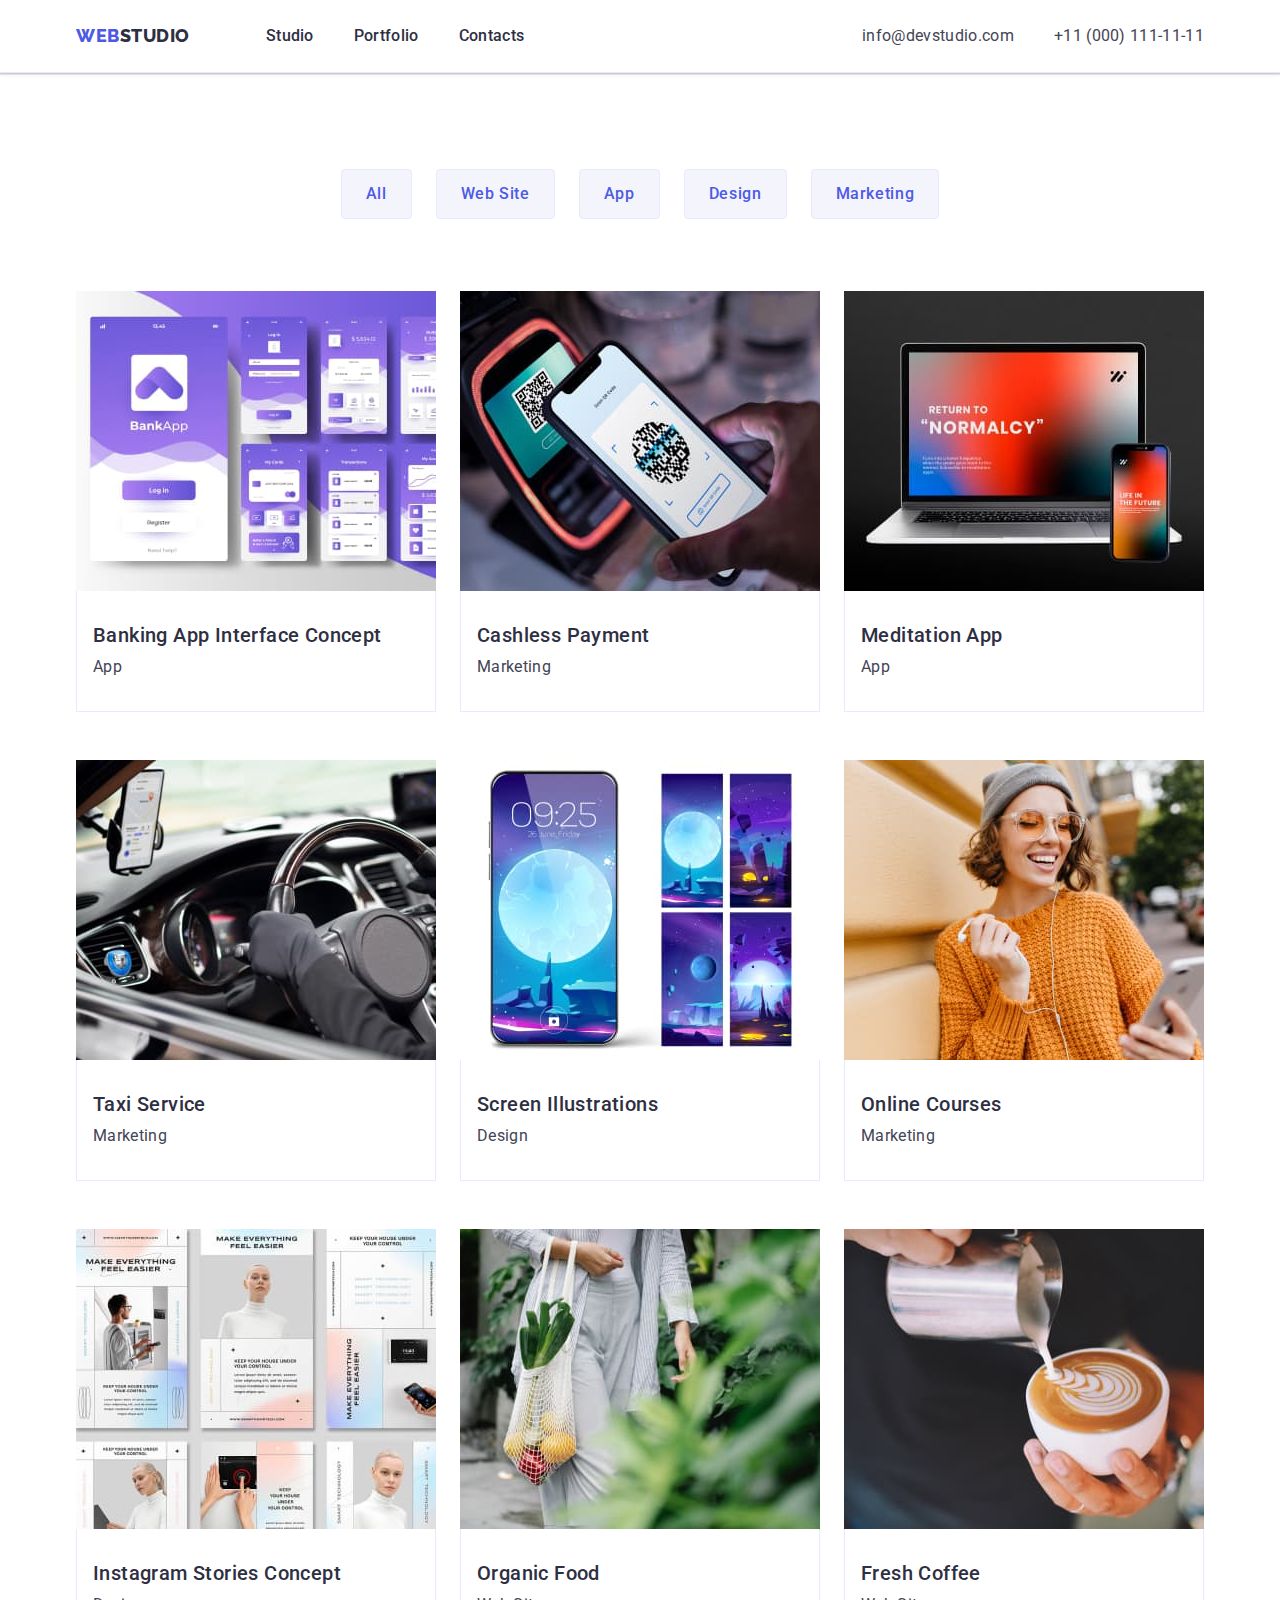
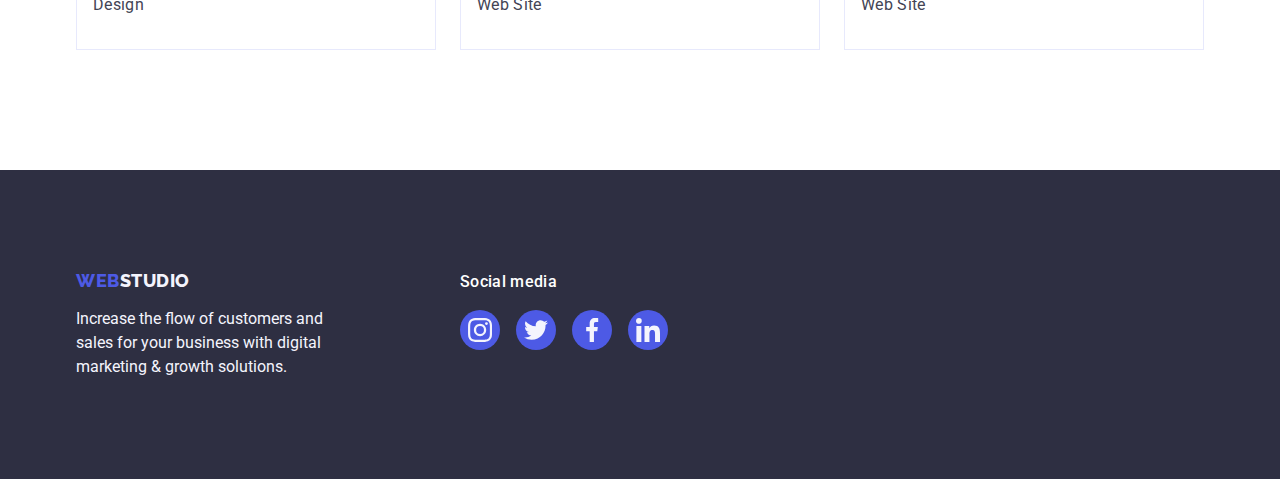
==== commit 2750aeda: "update" ====
--- a/portfolio.html
+++ b/portfolio.html
@@ -296,7 +296,7 @@
                 aria-label="Instagram icon"
               >
                 <svg class="socials-icon-footer" width="24" height="24">
-                  <use href="./images/icons.svg#instagram"></use>
+                  <use href="./images/icon.svg#instagram"></use>
                 </svg>
               </a>
             </li>
@@ -309,7 +309,7 @@
                 aria-label="Twitter icon"
               >
                 <svg class="socials-icon-footer" width="24" height="24">
-                  <use href="./images/icons.svg#twitter"></use>
+                  <use href="./images/icon.svg#twitter"></use>
                 </svg>
               </a>
             </li>
@@ -322,7 +322,7 @@
                 aria-label="Facebook icon"
               >
                 <svg class="socials-icon-footer" width="24" height="24">
-                  <use href="./images/icons.svg#facebook"></use>
+                  <use href="./images/icon.svg#facebook"></use>
                 </svg>
               </a>
             </li>
@@ -335,7 +335,7 @@
                 aria-label="Linkedin icon"
               >
                 <svg class="socials-icon-footer" width="24" height="24">
-                  <use href="./images/icons.svg#linkedin"></use>
+                  <use href="./images/icon.svg#linkedin"></use>
                 </svg>
               </a>
             </li>
--- a/css/styles.css
+++ b/css/styles.css
@@ -375,7 +375,7 @@
   display: flex;
 }
 
-.header-two .customers-header {
+.header-two.customers-header {
   line-height: 1.1;
 }
 .customers-list {
@@ -411,6 +411,7 @@
 .customers-icon:focus {
   fill: var(--color-ocean);
 }
+
 /*footer*/
 
 .footer {
